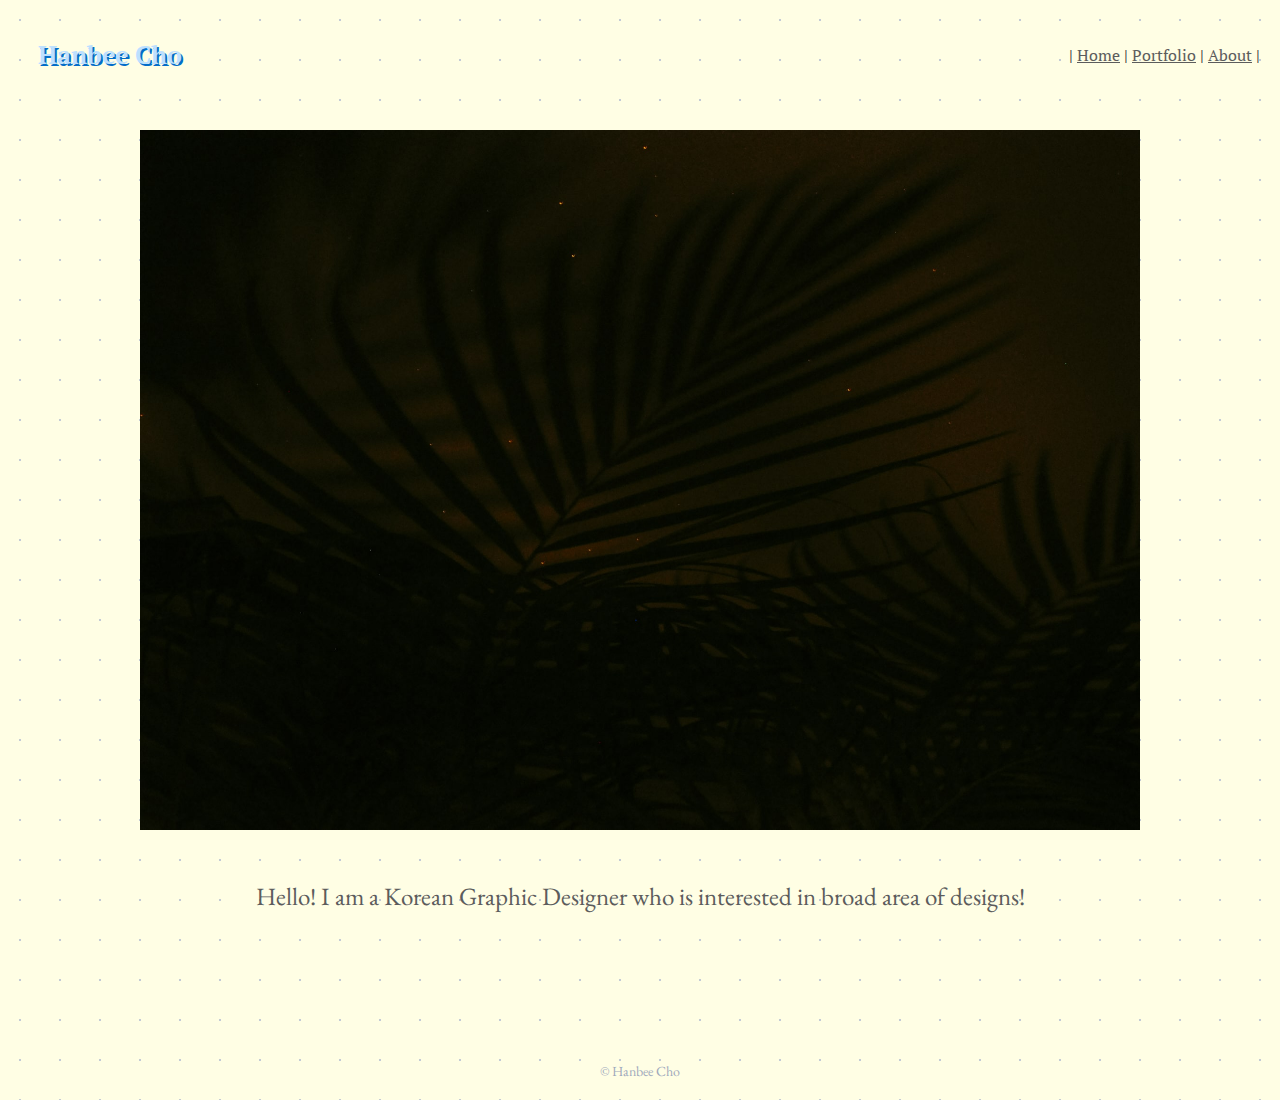
==== index.html @ c7018b7e "Update index.html" ====
<!DOCTYPE html>
<html>

<head>
  <title>Hanbee Cho Portfolio</title>
  <link rel="stylesheet" href="styles.css">
</head>

<body>
  <h1>Hanbee Cho</h1>
  <nav class="nav1">
   | <a href="./">Home</a> |
    <a href="./project">Portfolio</a> |
    <a href="./contact">About</a> |
  </nav>

  <main>
    <h3></h3>
    <div id="banner-load"></div>
    <script type='text/javascript' src='http://ajax.googleapis.com/ajax/libs/jquery/1.8/jquery.min.js'></script>
    <script>
    var images = ['p1.jpg', 'p2.jpg', 'p3.jpg', 'p5.jpg', 'p6.jpg', 'p7.jpg', 'p8.jpg'];
 $('<img class="main" src="./photos_assets/' + images[Math.floor(Math.random() * images.length)] + '"alt="This is a randomized front images from my photography works." width="1000px" height="700px" >').appendTo('#banner-load');
  </script>

    <p>Hello! I am a Korean Graphic Designer who is interested in broad area of designs!</p>

    <footer>
      © Hanbee Cho
    </footer>
    </div>
  </main>
</body>

</html>
---- styles.css ----
@import url('https://fonts.googleapis.com/css2?family=Stint+Ultra+Condensed&display=swap');
@import url('https://fonts.googleapis.com/css2?family=EB+Garamond&display=swap');
@import url('https://fonts.googleapis.com/css2?family=PT+Serif:wght@700&display=swap');

body {
  background-size: 40px 40px;
  background-image: radial-gradient(circle, #C3CAD5 1px, rgba(0, 0, 0, 0) 1px);
  font-family: 'PT Serif', serif;
  background-color: #FFFEE4;
  color: #212529;
}

h1 {
  font-family: 'PT Serif', serif;
  font-size: 25px;
  text-shadow: 2px 2px #036DC9;
  position: relative;
  left: 10px;
  top: 1px;
  padding: 20px;
  color: #BDE0FE;
}

h2 {
  color: #BDE0FE;
  text-align: center;
}

h3 {
  font-size: 40px;
  text-shadow: 2px 2px #036DC9;
  color: #BDE0FE;
  text-align: center;
}

#myContactHeader {
  font-family: 'EB Garamond', serif;
  font-size: 20px;
  padding: 5px;
  text-align: center;
  color: #5C5C5C;
  margin: auto;
}

#myHeader1 {
  font-size: 40px;
  text-shadow: 2px 2px #5C6FFF;
  color: #B8C0FF;
  text-align: center;
}

#myHeader2 {
  font-size: 40px;
  padding-top: 10px;
  text-shadow: 2px 2px #5C6FFF;
  color: #B8C0FF;
  text-align: center;
}

p {
  font-family: 'EB Garamond', serif;
  font-size: 25px;
  text-align: center;
  color: #5C5C5C;
  margin: auto;
  padding-top: 50px;
  padding-right: 200px;
  padding-left: 200px;
}

.nav1 {
  display: block;
  margin: auto;
  text-align: right;
  font-size: 16px;
  padding-left: 20px;
  padding-bottom: 20px;
  position: absolute;
  left: 350px;
  top: 44px;
  right: 20px;
}

.nav1 a {
  color: #5C5C5C;
}

.nav1 a:visited {
  color: #BDE0FE;
}

.nav2 {
  margin: auto;
  text-align: left;
  padding-top: 60px;
  padding-bottom: 20px;
  position: fixed;
  top: 100px;
  left: 50px;
  max-width: 15%;
}

.nav2 a {
  display: block;
  color: #5C5C5C;
  padding-bottom: 10px;
}

.nav2 a:visited {
  color: #BDE0FE;
}

.main {
  margin: auto;
  max-width: 1000%;
  display: flex;
  flex-wrap: wrap;
  justify-content: center;
  align-content: center;
  align-items: center;
  padding: 0px;
}

.main img:hover {
  opacity: 0.5;
}

.ando {
  margin: auto;
  max-width: 1000%;
  display: flex;
  flex-wrap: wrap;
  justify-content: center;
  align-content: center;
  align-items: center;
  padding: 0px;
}

.ando-big {
  max-width: 500%;
  height: 50%;
  padding: 10px;
  text-align: center;
  flex: 33% 10% auto;
}

.ando-small {
  max-width: 100%;
  height: auto;
  padding: 10px;
  text-align: center;
  flex: 33% 10% auto;
}

.app {
  max-width: 1000%;
  height: 50%;
  padding: 0px;
  align-content: center;
  text-align: center;
}

.app-small {
  max-width: 100%;
  height: auto;
  padding: 60px;
  text-align: center;
  flex: 33% 10% auto;
}

.app img:hover {
  opacity: 0.5;
}

.web {
  margin: auto;
  max-width: 1000%;
  display: flex;
  flex-wrap: wrap;
  justify-content: center;
  align-content: center;
  align-items: center;
  padding: 0px;
}

.web img:hover {
  opacity: 0.5;
}

.web-small {
  max-width: 100%;
  height: auto;
  padding: 10px;
  text-align: center;
  flex: 33% 10% auto;
}

.myprofile {
  margin: auto;
  max-width: 1000%;
  display: flex;
  align-items: left;
  padding-top: 100px;
}

footer {
  text-align: center;
  font-family: 'EB Garamond', serif;
  font-size: 14px;
  color: #9FAABC;
  margin-top: 150px;
  margin-bottom: 20px;
}
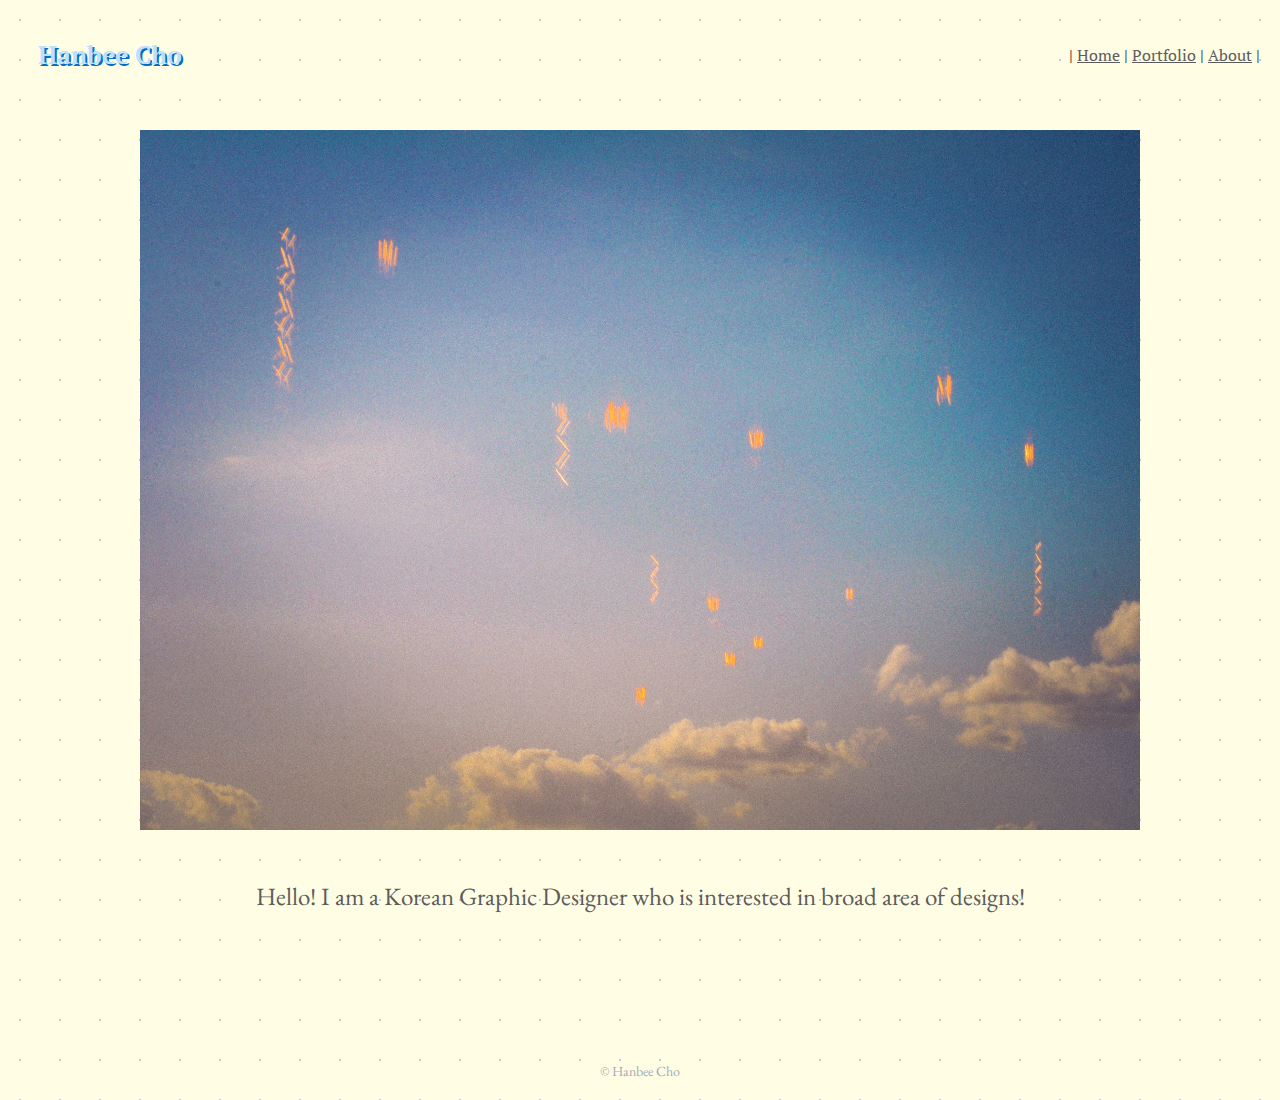
==== commit 37a05899: "1" ====
--- a/index.html
+++ b/index.html
@@ -4,6 +4,7 @@
 <head>
   <title>Hanbee Cho Portfolio</title>
   <link rel="stylesheet" href="styles.css">
+  <script type='text/javascript' src='http://ajax.googleapis.com/ajax/libs/jquery/1.8/jquery.min.js'></script>
 </head>
 
 <body>
@@ -17,10 +18,9 @@
   <main>
     <h3></h3>
     <div id="banner-load"></div>
-    <script type='text/javascript' src='http://ajax.googleapis.com/ajax/libs/jquery/1.8/jquery.min.js'></script>
     <script>
     var images = ['p1.jpg', 'p2.jpg', 'p3.jpg', 'p5.jpg', 'p6.jpg', 'p7.jpg', 'p8.jpg'];
- $('<img class="main" src="./photos_assets/' + images[Math.floor(Math.random() * images.length)] + '"alt="This is a randomized front images from my photography works." width="1000px" height="700px" >').appendTo('#banner-load');
+ $('<img class="main" src="photos_assets/' + images[Math.floor(Math.random() * images.length)] + '"alt="This is a randomized front images from my photography works." width="1000px" height="700px" >').appendTo('#banner-load');
   </script>
 
     <p>Hello! I am a Korean Graphic Designer who is interested in broad area of designs!</p>
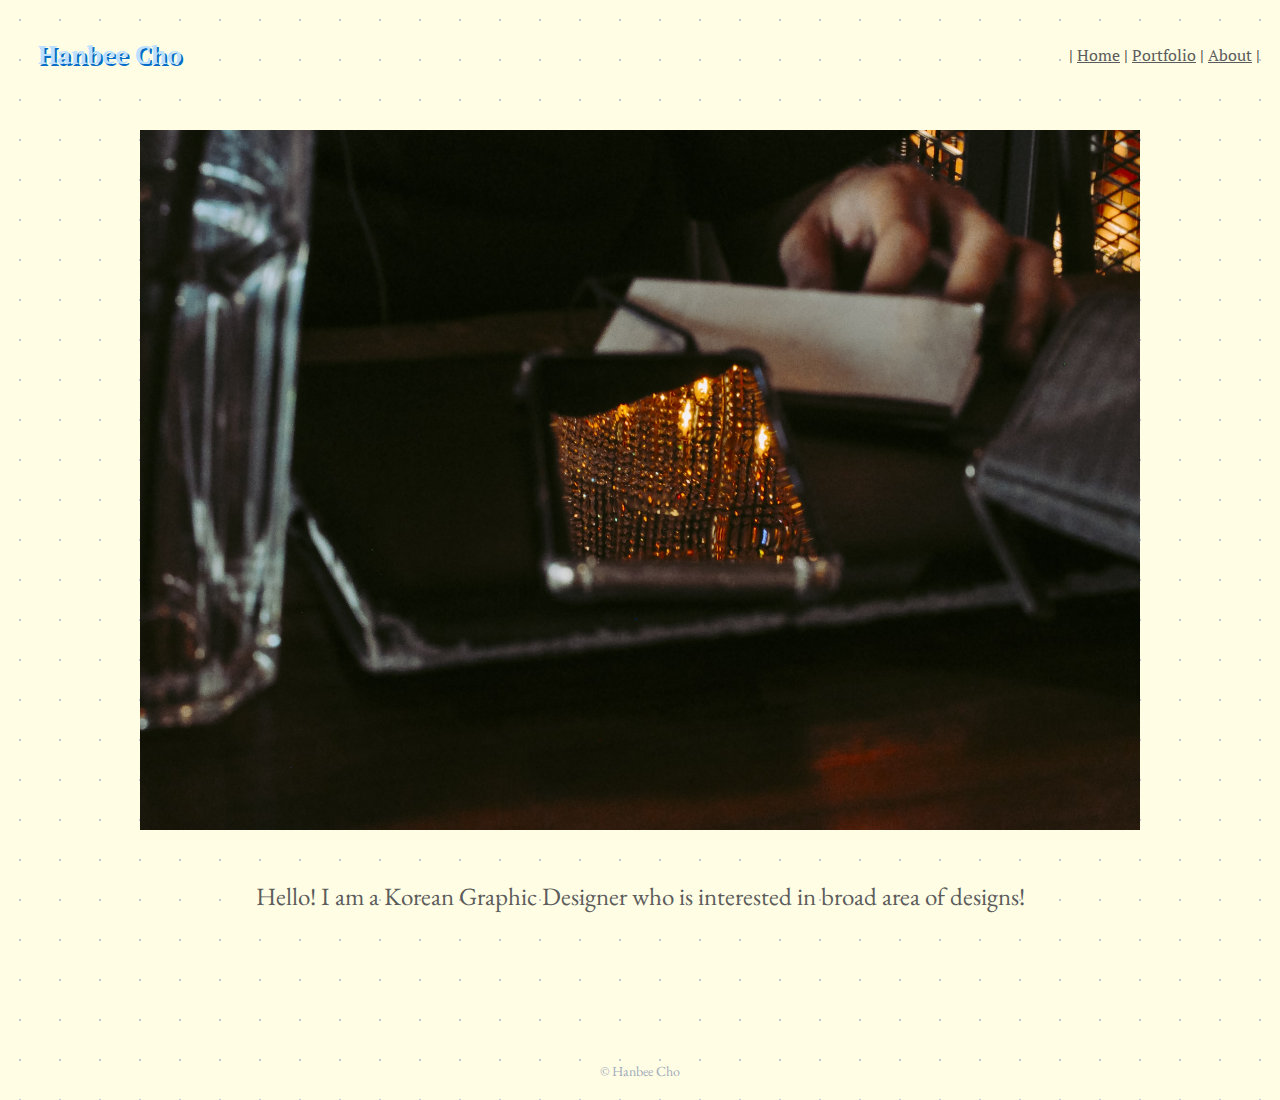
==== commit ed41b294: "Update index.html" ====
--- a/index.html
+++ b/index.html
@@ -20,7 +20,7 @@
     <div id="banner-load"></div>
     <script>
     var images = ['p1.jpg', 'p2.jpg', 'p3.jpg', 'p5.jpg', 'p6.jpg', 'p7.jpg', 'p8.jpg'];
- $('<img class="main" src="photos_assets/' + images[Math.floor(Math.random() * images.length)] + '"alt="This is a randomized front images from my photography works." width="1000px" height="700px" >').appendTo('#banner-load');
+ $('<img class="main" src="./photos_assets/' + images[Math.floor(Math.random() * images.length)] + '"alt="This is a randomized front images from my photography works." width="1000px" height="700px" >').appendTo('#banner-load');
   </script>
 
     <p>Hello! I am a Korean Graphic Designer who is interested in broad area of designs!</p>
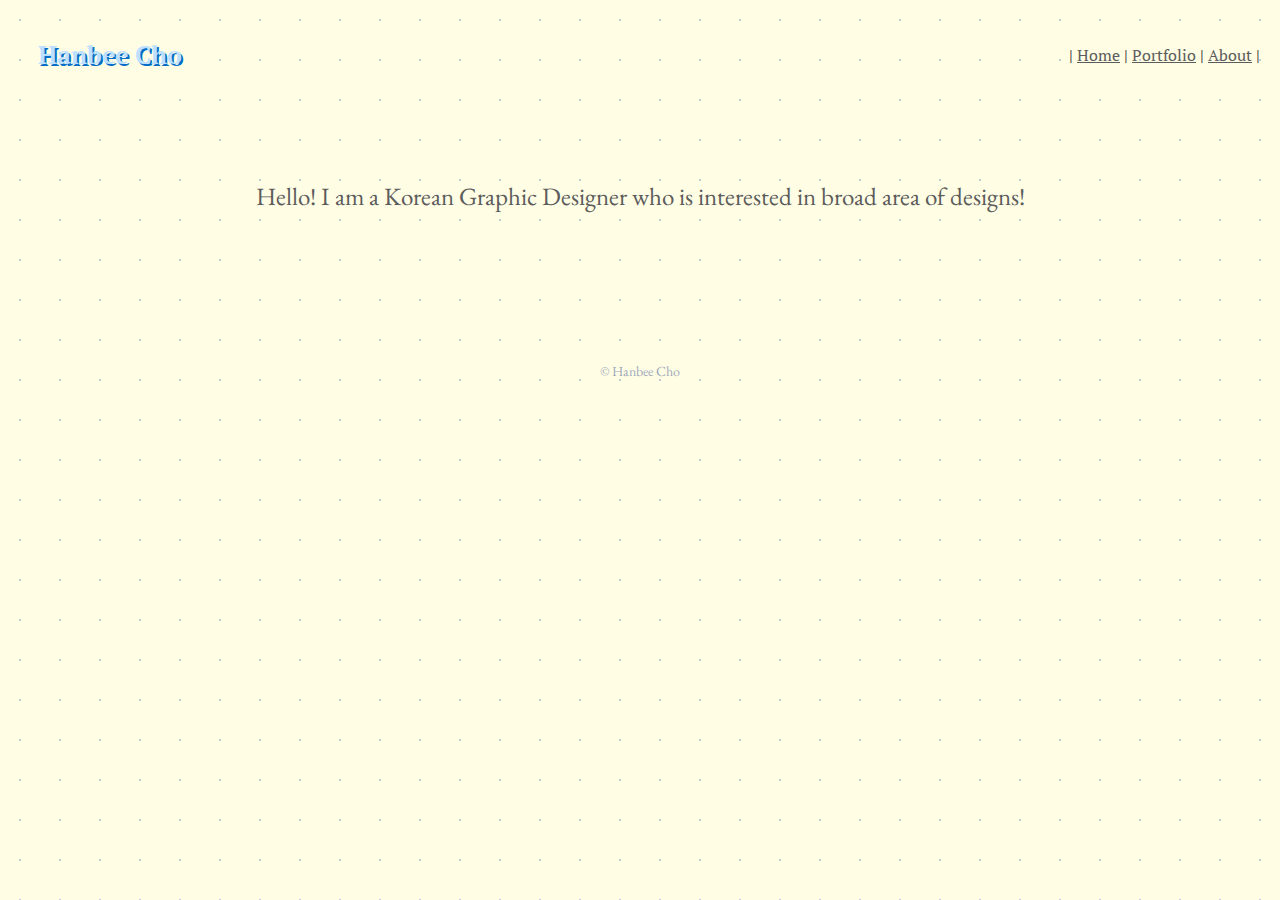
==== commit eeebd6c5: "Update index.html" ====
--- a/index.html
+++ b/index.html
@@ -20,7 +20,7 @@
     <div id="banner-load"></div>
     <script>
     var images = ['p1.jpg', 'p2.jpg', 'p3.jpg', 'p5.jpg', 'p6.jpg', 'p7.jpg', 'p8.jpg'];
- $('<img class="main" src="./photos_assets/' + images[Math.floor(Math.random() * images.length)] + '"alt="This is a randomized front images from my photography works." width="1000px" height="700px" >').appendTo('#banner-load');
+ ('<img class="main" src="./photos_assets/' + images[Math.floor(Math.random() * images.length)] + '"alt="This is a randomized front images from my photography works." width="1000px" height="700px" >').appendTo('#banner-load');
   </script>
 
     <p>Hello! I am a Korean Graphic Designer who is interested in broad area of designs!</p>
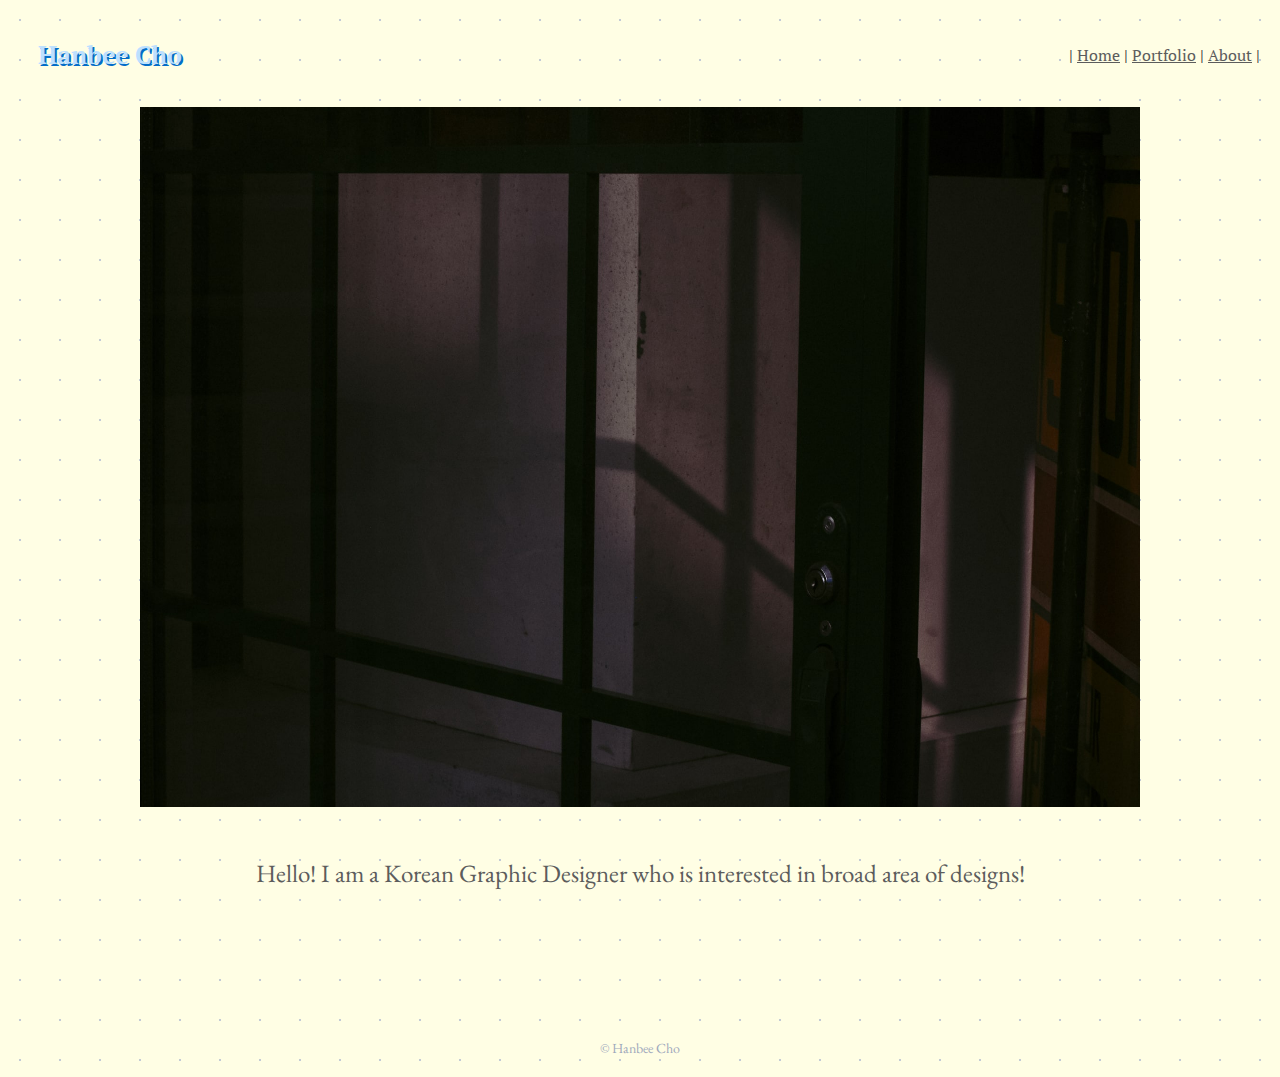
==== commit 3e322a27: "Update index.html" ====
--- a/index.html
+++ b/index.html
@@ -16,11 +16,10 @@
   </nav>
 
   <main>
-    <h3></h3>
     <div id="banner-load"></div>
     <script>
     var images = ['p1.jpg', 'p2.jpg', 'p3.jpg', 'p5.jpg', 'p6.jpg', 'p7.jpg', 'p8.jpg'];
- ('<img class="main" src="./photos_assets/' + images[Math.floor(Math.random() * images.length)] + '"alt="This is a randomized front images from my photography works." width="1000px" height="700px" >').appendTo('#banner-load');
+ $('<img class="main" src="./photos_assets/' + images[Math.floor(Math.random() * images.length)] + '"alt="This is a randomized front images from my photography works." width="1000px" height="700px" >').appendTo('#banner-load');
   </script>
 
     <p>Hello! I am a Korean Graphic Designer who is interested in broad area of designs!</p>
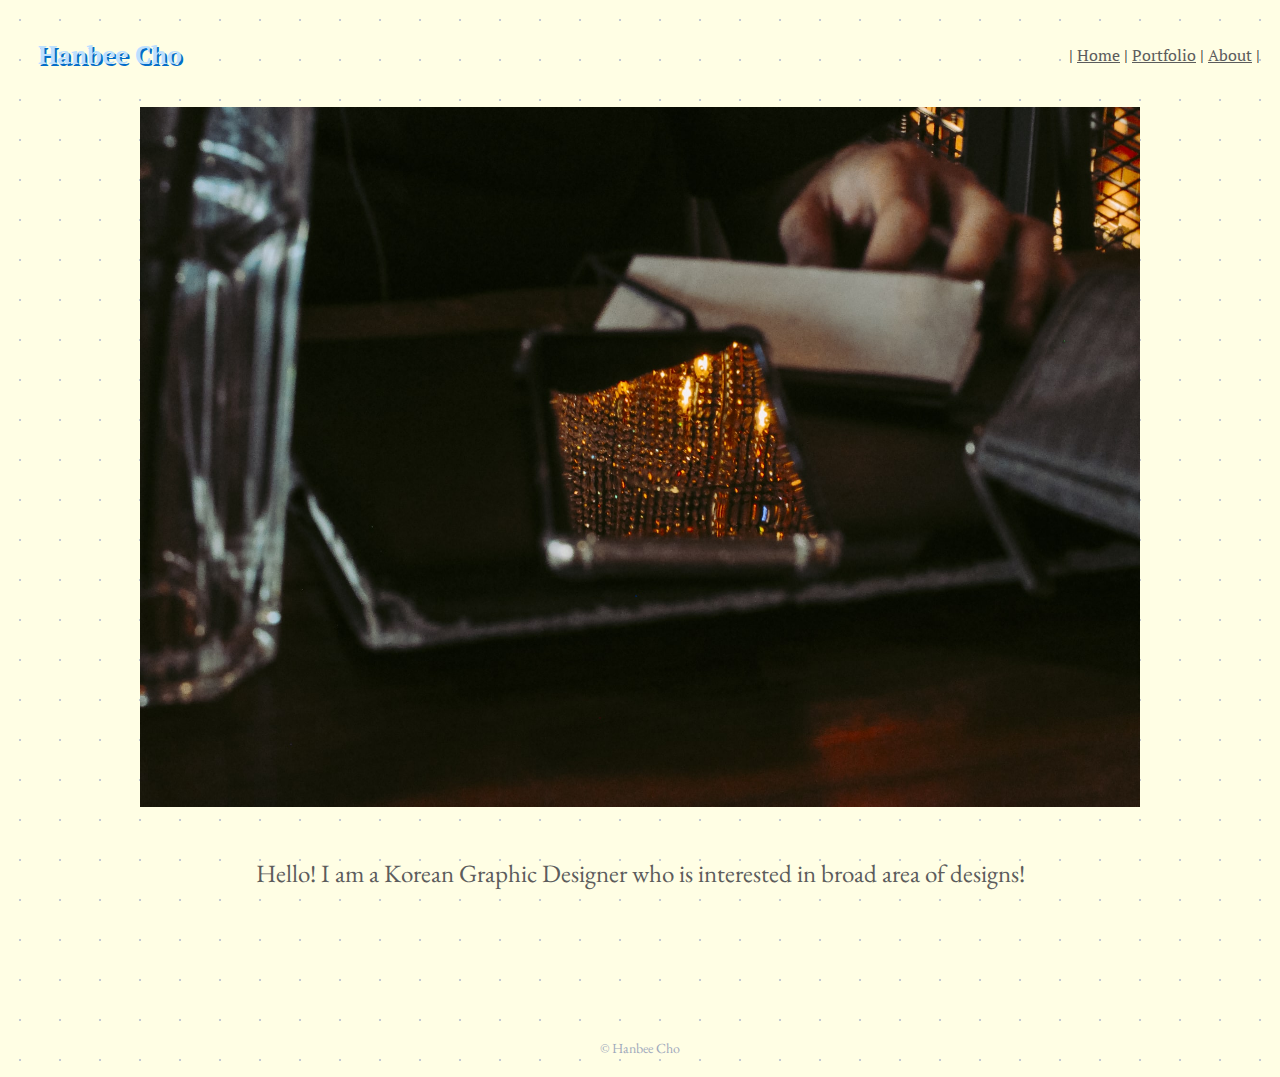
==== commit 6fc118e0: "Update index.html" ====
--- a/index.html
+++ b/index.html
@@ -4,7 +4,7 @@
 <head>
   <title>Hanbee Cho Portfolio</title>
   <link rel="stylesheet" href="styles.css">
-  <script type='text/javascript' src='http://ajax.googleapis.com/ajax/libs/jquery/1.8/jquery.min.js'></script>
+  <script type='text/javascript' src='https://ajax.googleapis.com/ajax/libs/jquery/1.8/jquery.min.js'></script>
 </head>
 
 <body>
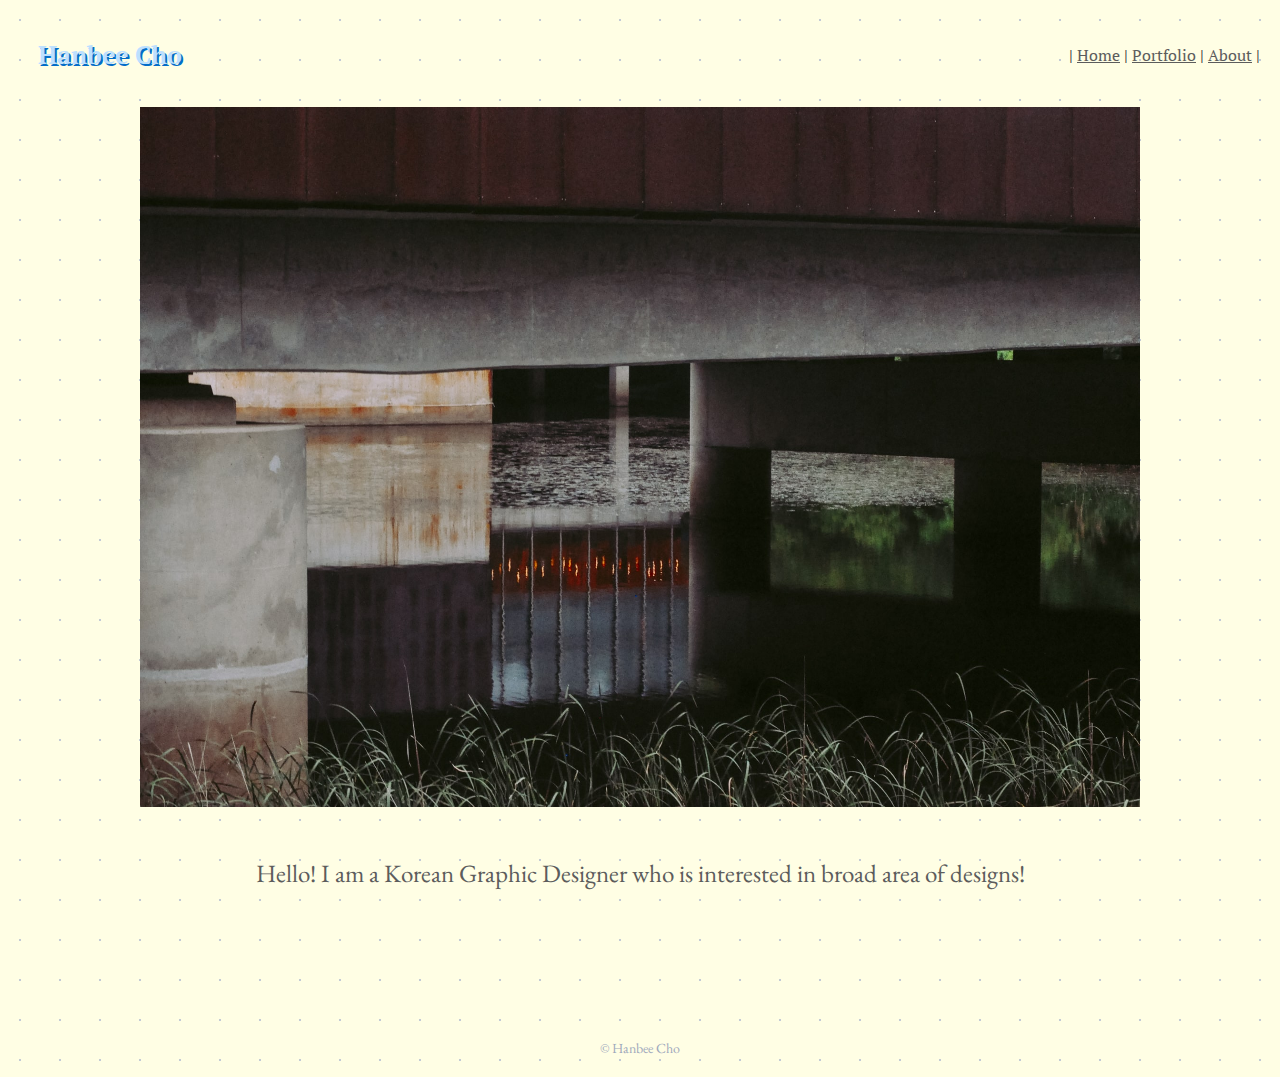
==== commit a054f32d: "1" ====
--- a/index.html
+++ b/index.html
@@ -4,7 +4,7 @@
 <head>
   <title>Hanbee Cho Portfolio</title>
   <link rel="stylesheet" href="styles.css">
-  <script type='text/javascript' src='https://ajax.googleapis.com/ajax/libs/jquery/1.8/jquery.min.js'></script>
+  <script src="script.js"></script>
 </head>
 
 <body>
@@ -17,10 +17,9 @@
 
   <main>
     <div id="banner-load"></div>
-    <script>
-    var images = ['p1.jpg', 'p2.jpg', 'p3.jpg', 'p5.jpg', 'p6.jpg', 'p7.jpg', 'p8.jpg'];
- $('<img class="main" src="./photos_assets/' + images[Math.floor(Math.random() * images.length)] + '"alt="This is a randomized front images from my photography works." width="1000px" height="700px" >').appendTo('#banner-load');
-  </script>
+    <div class="splash">
+        <img id="myPicture" src="./photos_assets/p1.jpg" width="1000px" height="700px" alt="some text">
+      </div>
 
     <p>Hello! I am a Korean Graphic Designer who is interested in broad area of designs!</p>
 
--- a/styles.css
+++ b/styles.css
@@ -110,6 +110,11 @@
   color: #BDE0FE;
 }
 
+.splash img {
+  display: block;
+  margin: auto;
+}
+
 .main {
   margin: auto;
   max-width: 1000%;
